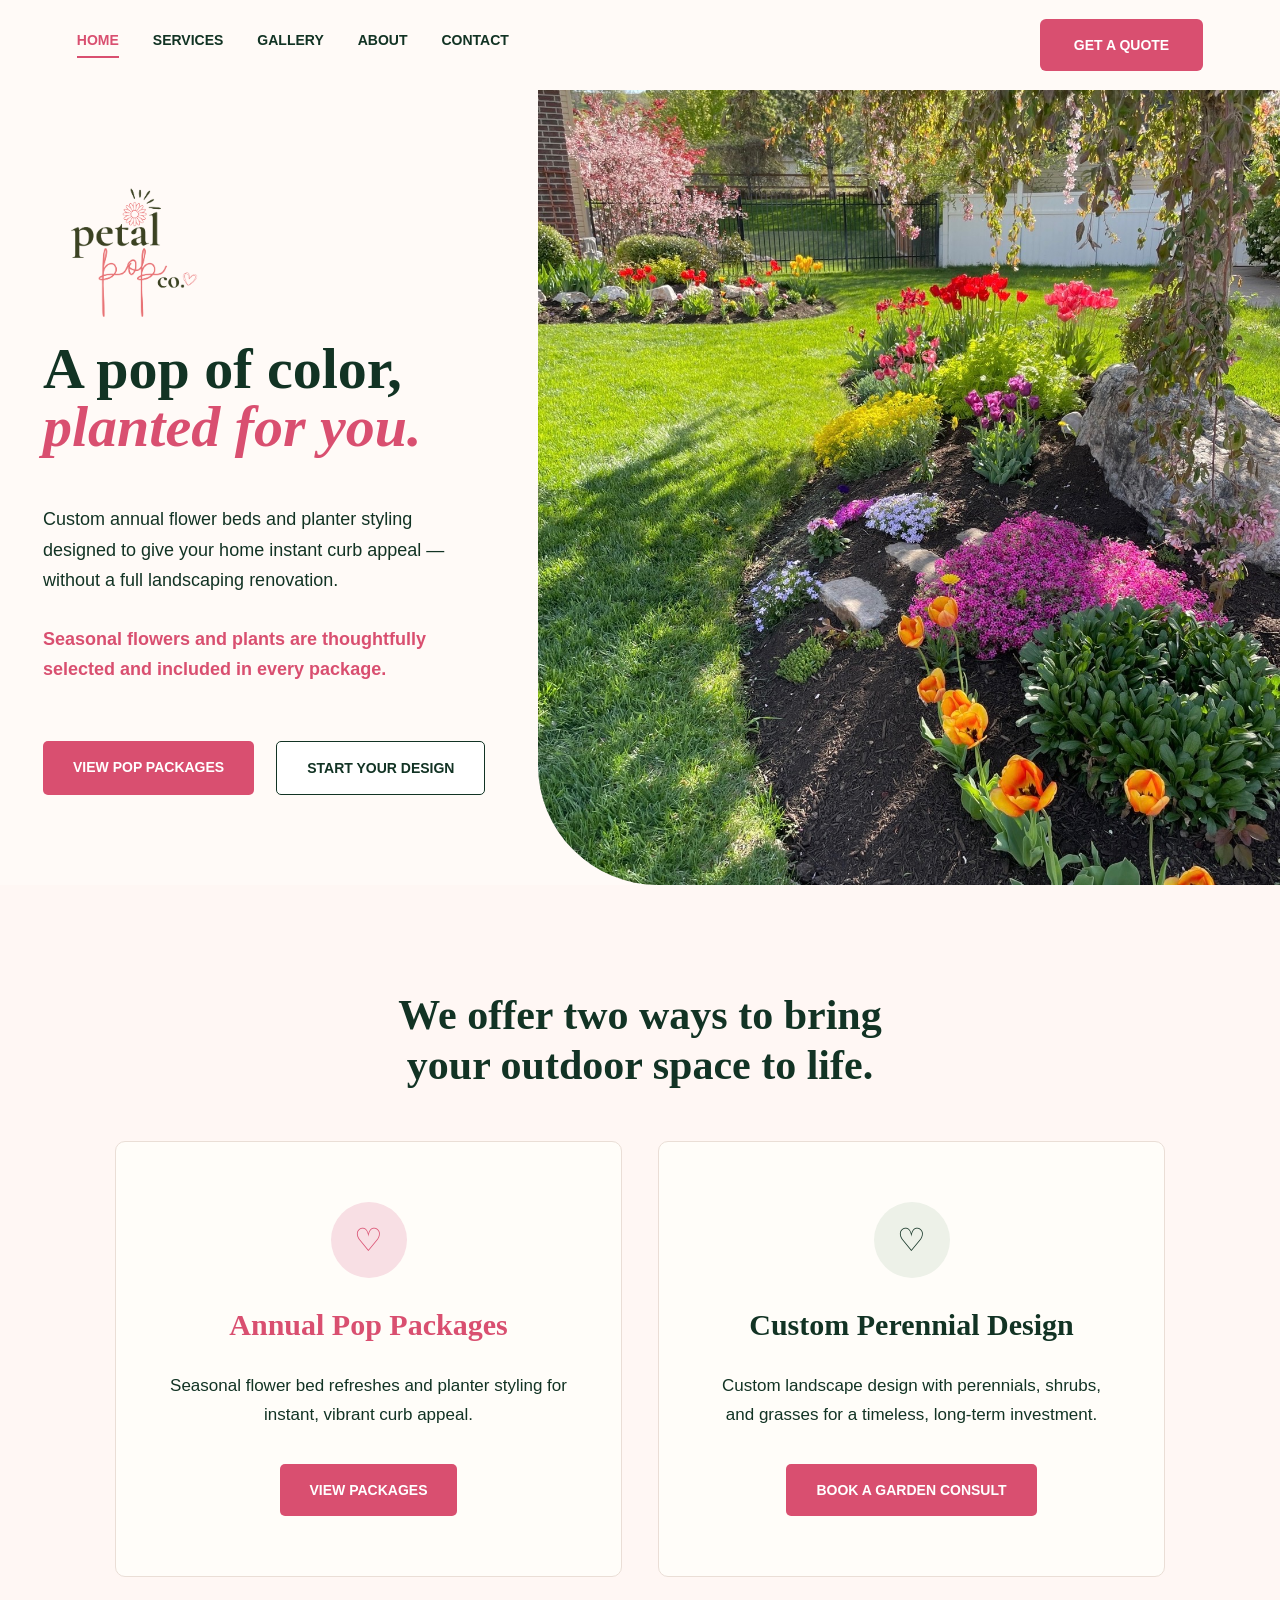
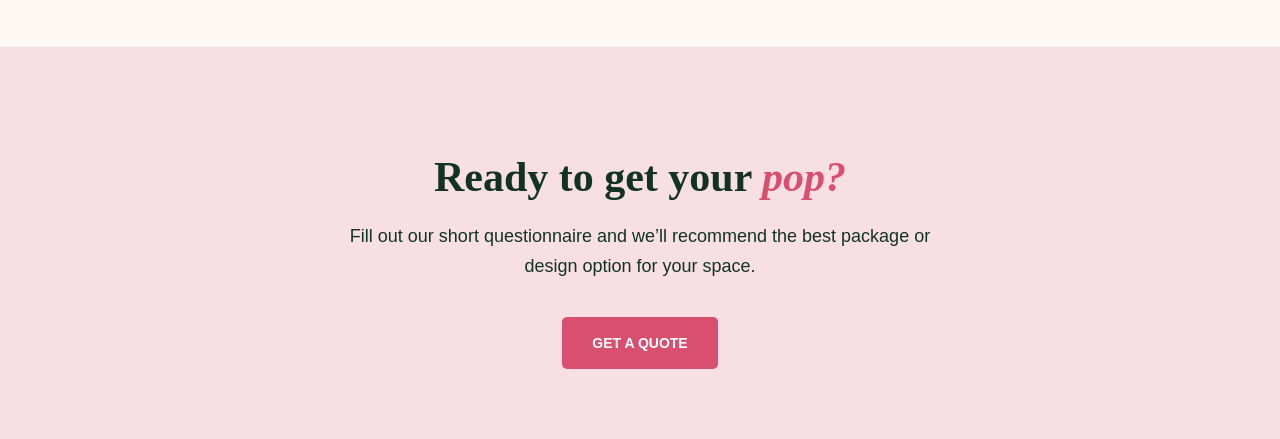
==== index.html @ 77c0a7a7 "Add files via upload" ====
<!DOCTYPE html>
<html lang="en">
<head>
  <!-- Google tag (gtag.js) -->
<script async src="https://www.googletagmanager.com/gtag/js?id=G-HWCSCD2NZE"></script>
<script>
  window.dataLayer = window.dataLayer || [];
  function gtag(){dataLayer.push(arguments);}
  gtag('js', new Date());

  gtag('config', 'G-HWCSCD2NZE');
</script>
  <meta charset="UTF-8" />
  <meta name="viewport" content="width=device-width, initial-scale=1.0" />
  <title>Petal Pop Co.</title>
  <link rel="stylesheet" href="style.css" />
</head>

<body>

  <nav class="navbar">


    <div class="nav-links">
      <a href="index.html" class="active">Home</a>
      <a href="packages.html">Services</a>
      <a href="gallery.html">Gallery</a>
      <a href="about.html">About</a>
       <a href="contact.html">Contact</a>
    </div>

<a class="quote-button" href="https://docs.google.com/forms/d/e/1FAIpQLSe4G_nBCtIyuBEZKjQLi852fs2UCQ8Fv5giC_mKcTBj050xfw/viewform?usp=header" target="_blank">
  Get a Quote
</a>
  </nav>

  <section class="hero">
    <div class="hero-text">
 <div class="hero-logo">
  <img src="logodone.png" alt="Petal Pop Co. logo">
</div>
      <h1>A pop of color,<br><span>planted for you.</span></h1>
      <p>
  Custom annual flower beds and planter styling designed to give your
  home instant curb appeal — without a full landscaping renovation.
</p>

<p class="included-text">
  Seasonal flowers and plants are thoughtfully selected and included in every package.
</p>

<div class="hero-buttons">
        <a href="packages.html" class="button pink">View Pop Packages</a>
 <a href="https://docs.google.com/forms/d/e/1FAIpQLSe4G_nBCtIyuBEZKjQLi852fs2UCQ8Fv5giC_mKcTBj050xfw/viewform?usp=header" target="_blank" class="button outline">
  Start Your Design
</a>
      </div>
    </div>

    <div class="hero-image"></div>
  </section>

  <section class="offers">
    <h2>We offer two ways to bring<br>your outdoor space to life.</h2>

    <div class="offer-cards">
      <div class="card">
        <div class="icon">♡</div>
        <h3>Annual Pop Packages</h3>
        <p>
          Seasonal flower bed refreshes and planter styling for instant,
          vibrant curb appeal.
        </p>
        <a href="packages.html" class="button pink">View Packages</a>
      </div>

      <div class="card">
        <div class="icon green">♡</div>
        <h3>Custom Perennial Design</h3>
        <p>
          Custom landscape design with perennials, shrubs, and grasses for a
          timeless, long-term investment.
        </p>
        <a href="https://docs.google.com/forms/d/e/1FAIpQLSe4G_nBCtIyuBEZKjQLi852fs2UCQ8Fv5giC_mKcTBj050xfw/viewform?usp=header" target="_blank" class="button pink">
  Book a Garden Consult
</a>
      </div>
    </div>
  </section>

  <section class="cta">
    <h2>Ready to get your <span>pop?</span></h2>
    <p>
      Fill out our short questionnaire and we’ll recommend the best package
      or design option for your space.
    </p>
    <a href="https://docs.google.com/forms/d/e/1FAIpQLSe4G_nBCtIyuBEZKjQLi852fs2UCQ8Fv5giC_mKcTBj050xfw/viewform?usp=header" target="_blank" class="button pink">
  Get a Quote
</a>
  </section>

</body>
</html>
---- style.css ----
body {
  margin: 0;
  font-family: Arial, sans-serif;
  background: #fffaf7;
  color: #123324;
}

.navbar {
  height: 90px;
  padding: 0 6%;
  display: flex;
  align-items: center;
  justify-content: space-between;
  background: #fffaf7;
}

.logo {
  font-family: Georgia, serif;
  font-size: 42px;
  font-weight: bold;
}

.logo span {
  color: #d94f70;
  font-style: italic;
}

.logo small {
  font-size: 18px;
}

.nav-links {
  display: flex;
  gap: 34px;
}

.nav-links a,
.quote-button {
  text-decoration: none;
  color: #123324;
  font-weight: bold;
  text-transform: uppercase;
  font-size: 14px;
}
.hero-logo img {
  height: 140px;
  width: auto;
  display: block;
  margin-bottom: 20px;
}
.active {
  color: #d94f70 !important;
  border-bottom: 2px solid #d94f70;
  padding-bottom: 8px;
}

.quote-button {
  background: #d94f70;
  color: white;
  padding: 18px 34px;
  border-radius: 6px;
}

.hero {
  display: grid;
  grid-template-columns: 42% 58%;
  min-height: 620px;
}

.hero-text {
  padding: 90px 8%;
  display: flex;
  flex-direction: column;
  justify-content: center;
}

.hero h1 {
  font-family: Georgia, serif;
  font-size: 58px;
  line-height: 1;
  margin: 0 0 30px;
}

.hero h1 span {
  color: #d94f70;
  font-style: italic;
}

.hero p {
  font-size: 18px;
  line-height: 1.7;
  max-width: 430px;
}

.hero-buttons {
  display: flex;
  gap: 22px;
  margin-top: 28px;
}

.button {
  text-decoration: none;
  text-transform: uppercase;
  font-weight: bold;
  padding: 18px 30px;
  border-radius: 5px;
  display: inline-block;
  font-size: 14px;
}

.pink {
  background: #d94f70;
  color: white;
}

.outline {
  border: 1px solid #123324;
  color: #123324;
  background: white;
}

.hero-image {
  min-height: 620px;
  width: 100%;
  background-image: url("laurelsbed.jpeg");
  background-size: cover;
  background-position: center;
  border-radius: 0 0 0 120px;
}

.offers {
  padding: 70px 6%;
  text-align: center;
  background: #fff7f4;
}

.offers h2,
.cta h2 {
  font-family: Georgia, serif;
  font-size: 42px;
  line-height: 1.2;
  margin-bottom: 50px;
}

.offer-cards {
  display: grid;
  grid-template-columns: repeat(2, 1fr);
  gap: 36px;
  max-width: 1050px;
  margin: 0 auto;
}

.card {
  background: #fffdf9;
  border: 1px solid #eaded6;
  border-radius: 10px;
  padding: 60px 50px;
}

.icon {
  width: 76px;
  height: 76px;
  background: #f8dfe4;
  border-radius: 50%;
  display: flex;
  align-items: center;
  justify-content: center;
  margin: 0 auto 26px;
  font-size: 32px;
  color: #d94f70;
}

.icon.green {
  background: #edf1e8;
  color: #123324;
}

.card h3 {
  font-family: Georgia, serif;
  font-size: 30px;
  color: #d94f70;
}

.card:nth-child(2) h3 {
  color: #123324;
}

.card p {
  font-size: 17px;
  line-height: 1.7;
  margin-bottom: 35px;
}

.cta {
  text-align: center;
  padding: 70px 8%;
  background: #f8dfe4;
}

.cta h2 {
  margin-bottom: 18px;
}

.cta h2 span {
  color: #d94f70;
  font-style: italic;
}

.cta p {
  font-size: 18px;
  max-width: 620px;
  margin: 0 auto 35px;
  line-height: 1.7;
}.services-hero {
  text-align: center;
  padding: 80px 8% 40px;
  background: #fff7f4;
}

.services-hero h1 {
  font-family: Georgia, serif;
  font-size: 56px;
  margin: 0;
}

.services-hero h1 span {
  color: #d94f70;
  font-style: italic;
}

.services-hero p {
  font-size: 18px;
  max-width: 620px;
  margin: 18px auto 0;
  line-height: 1.7;
}

.package-section {
  display: grid;
  grid-template-columns: repeat(3, 1fr);
  gap: 28px;
  padding: 50px 6% 70px;
  background: #fff7f4;
}

.package-card {
  background: #fffdf9;
  border: 1px solid #eaded6;
  border-radius: 14px;
  padding: 42px 30px;
  text-align: center;
}

.package-card h2 {
  font-family: Georgia, serif;
  color: #d94f70;
  font-size: 34px;
  margin-bottom: 10px;
}

.package-card h4 {
  text-transform: uppercase;
  font-size: 13px;
  letter-spacing: 1px;
}

.price {
  font-size: 42px !important;
  color: #123324;
  margin: 25px 0;
}

.included,
.custom-design {
  text-align: center;
  padding: 60px 8%;
  background: #fffaf7;
}

.included h2,
.custom-design h2 {
  font-family: Georgia, serif;
  font-size: 40px;
}

.included-grid {
  display: grid;
  grid-template-columns: repeat(3, 1fr);
  gap: 22px;
  max-width: 900px;
  margin: 30px auto 0;
}

.included-grid p {
  border: 1px solid #eaded6;
  border-radius: 12px;
  padding: 24px;
  background: white;
  font-weight: bold;
}

.custom-design p {
  max-width: 650px;
  margin: 0 auto 30px;
  font-size: 18px;
  line-height: 1.7;
}.included-section,
.perennial-section,
.bottom-cta {
  text-align: center;
  padding: 60px 8%;
}

.included-section {
  background: #fffaf7;
}

.included-grid {
  display: grid;
  grid-template-columns: repeat(3, 1fr);
  gap: 24px;
  max-width: 900px;
  margin: 30px auto 0;
}

.included-grid div {
  background: white;
  border: 1px solid #eaded6;
  border-radius: 12px;
  padding: 24px;
  font-weight: bold;
}

.perennial-section {
  background: #fff7f4;
}

.bottom-cta {
  background: #f8dfe4;
}.coming-soon {
  min-height: 75vh;
  display: flex;
  justify-content: center;
  align-items: center;
  padding: 80px 20px;
  background: #fff7f4;
}

.coming-card {
  max-width: 750px;
  width: 100%;
  background: white;
  border-radius: 20px;
  padding: 80px 60px;
  text-align: center;
  border: 1px solid #eaded6;
}

.eyebrow {
  color: #d94f70;
  font-size: 14px;
  text-transform: uppercase;
  letter-spacing: 2px;
  font-weight: bold;
  margin-bottom: 16px;
}

.coming-card h1 {
  font-size: 56px;
  line-height: 1.1;
  margin-bottom: 24px;
  color: #123324;
}

.coming-card p {
  font-size: 20px;
  line-height: 1.7;
  color: #234232;
  margin-bottom: 36px;
}.about-page {
  background: #fff7f4;
  padding: 80px 8%;
}

.about-card {
  background: #fffdf9;
  border: 1px solid #eaded6;
  border-radius: 20px;
  max-width: 950px;
  margin: 0 auto;
  padding: 70px 80px;
  text-align: center;
}

.about-card h1 {
  font-family: Georgia, serif;
  font-size: 50px;
  line-height: 1.15;
  color: #123324;
  margin: 20px 0 35px;
}

.about-card h2 {
  font-family: Georgia, serif;
  font-size: 36px;
  color: #d94f70;
  margin-top: 40px;
}

.about-card p {
  font-size: 18px;
  line-height: 1.8;
  color: #234232;
  margin-bottom: 22px;
}

.love-section {
  max-width: 950px;
  margin: 60px auto 0;
  text-align: center;
}

.love-section h2 {
  font-family: Georgia, serif;
  font-size: 42px;
  color: #123324;
  margin-bottom: 30px;
}

.love-grid {
  display: grid;
  grid-template-columns: repeat(3, 1fr);
  gap: 18px;
}

.love-grid div {
  background: #fffdf9;
  border: 1px solid #eaded6;
  border-radius: 14px;
  padding: 24px;
  font-weight: bold;
  color: #123324;
}.contact-page {
  padding: 80px 20px;
  background: #f8f4ee;
  color: #3b342c;
}

.contact-hero {
  max-width: 760px;
  margin: 0 auto 50px;
  text-align: center;
}

.contact-hero .eyebrow {
  text-transform: uppercase;
  letter-spacing: 2px;
  font-size: 13px;
  color: #8a6f4d;
  margin-bottom: 12px;
}

.contact-hero h1 {
  font-size: 48px;
  margin-bottom: 18px;
  font-family: serif;
}

.contact-hero p {
  font-size: 18px;
  line-height: 1.7;
}

.contact-grid {
  max-width: 1100px;
  margin: 0 auto;
  display: grid;
  grid-template-columns: 1fr 1fr;
  gap: 28px;
}

.contact-card {
  background: #ffffff;
  padding: 36px;
  border-radius: 22px;
  box-shadow: 0 12px 35px rgba(0, 0, 0, 0.06);
}

.contact-card.soft {
  background: #efe6d8;
}

.contact-card h2 {
  font-size: 30px;
  margin-bottom: 16px;
  font-family: serif;
}

.contact-card p {
  font-size: 16px;
  line-height: 1.7;
  margin-bottom: 16px;
}

.contact-details {
  margin: 26px 0;
}

.contact-details p {
  margin-bottom: 10px;
}

.contact-button {
  display: inline-block;
  background: #6f7f58;
  color: white;
  text-decoration: none;
  padding: 14px 24px;
  border-radius: 999px;
  font-weight: 600;
  transition: 0.2s ease;
}

.contact-button:hover {
  background: #5e6e49;
}

@media (max-width: 768px) {
  .contact-hero h1 {
    font-size: 38px;
  }

  .contact-grid {
    grid-template-columns: 1fr;
  }

  .contact-card {
    padding: 28px;
  }
}.package-image {
  width: 100%;
  height: 240px;
  object-fit: cover;
  display: block;
  border-radius: 18px 18px 0 0;
  margin-bottom: 20px;
}@media (max-width: 768px) {

  .navbar {
    height: auto;
    padding: 18px 20px;
    flex-direction: column;
    gap: 16px;
  }

  .logo {
    font-size: 34px;
  }

  .nav-links {
    flex-wrap: wrap;
    justify-content: center;
    gap: 14px 18px;
  }

  .nav-links a,
  .quote-button {
    font-size: 12px;
  }

  .quote-button {
    padding: 12px 22px;
  }

 .hero {
  display: grid;
  grid-template-columns: 1fr 1fr;
  align-items: center;
  min-height: 620px;
  padding: 60px;
  gap: 60px;
}
.hero-text {
  max-width: 520px;
}

  .hero-text {
    padding: 50px 24px 35px;
    text-align: center;
    align-items: center;
  }

  .hero h1 {
    font-size: 42px;
    line-height: 1.05;
  }

  .hero p {
    font-size: 16px;
    max-width: 100%;
  }

  .hero-buttons {
    flex-direction: column;
    width: 100%;
    gap: 14px;
  }

  .button {
    width: 100%;
    box-sizing: border-box;
    text-align: center;
  }

 .hero-image {
  min-height: 620px;
  width: 100%;
  background-image: url("laurelsbed.jpeg");
  background-size: cover;
  background-position: center;
  border-radius: 0 0 0 120px;
}

  .offers,
  .cta,
  .services-hero,
  .included-section,
  .perennial-section,
  .bottom-cta,
  .about-page,
  .contact-page {
    padding: 50px 24px;
  }

  .offers h2,
  .cta h2,
  .services-hero h1,
  .about-card h1,
  .coming-card h1,
  .contact-hero h1 {
    font-size: 36px;
  }

  .offer-cards,
  .package-section,
  .included-grid,
  .love-grid,
  .contact-grid {
    grid-template-columns: 1fr;
  }

  .card,
  .package-card,
  .about-card,
  .coming-card,
  .contact-card {
    padding: 34px 24px;
  }
}.included-text {
  font-size: 15px;
  color: #d94f70;
  font-weight: 600;
  margin-top: 10px;
  margin-bottom: 28px;
}.included-graphic {
  display: flex;
  justify-content: center;
  margin: 40px auto 70px;
}

.included-graphic img {
  width: 100%;
  max-width: 850px;
  height: auto;
}
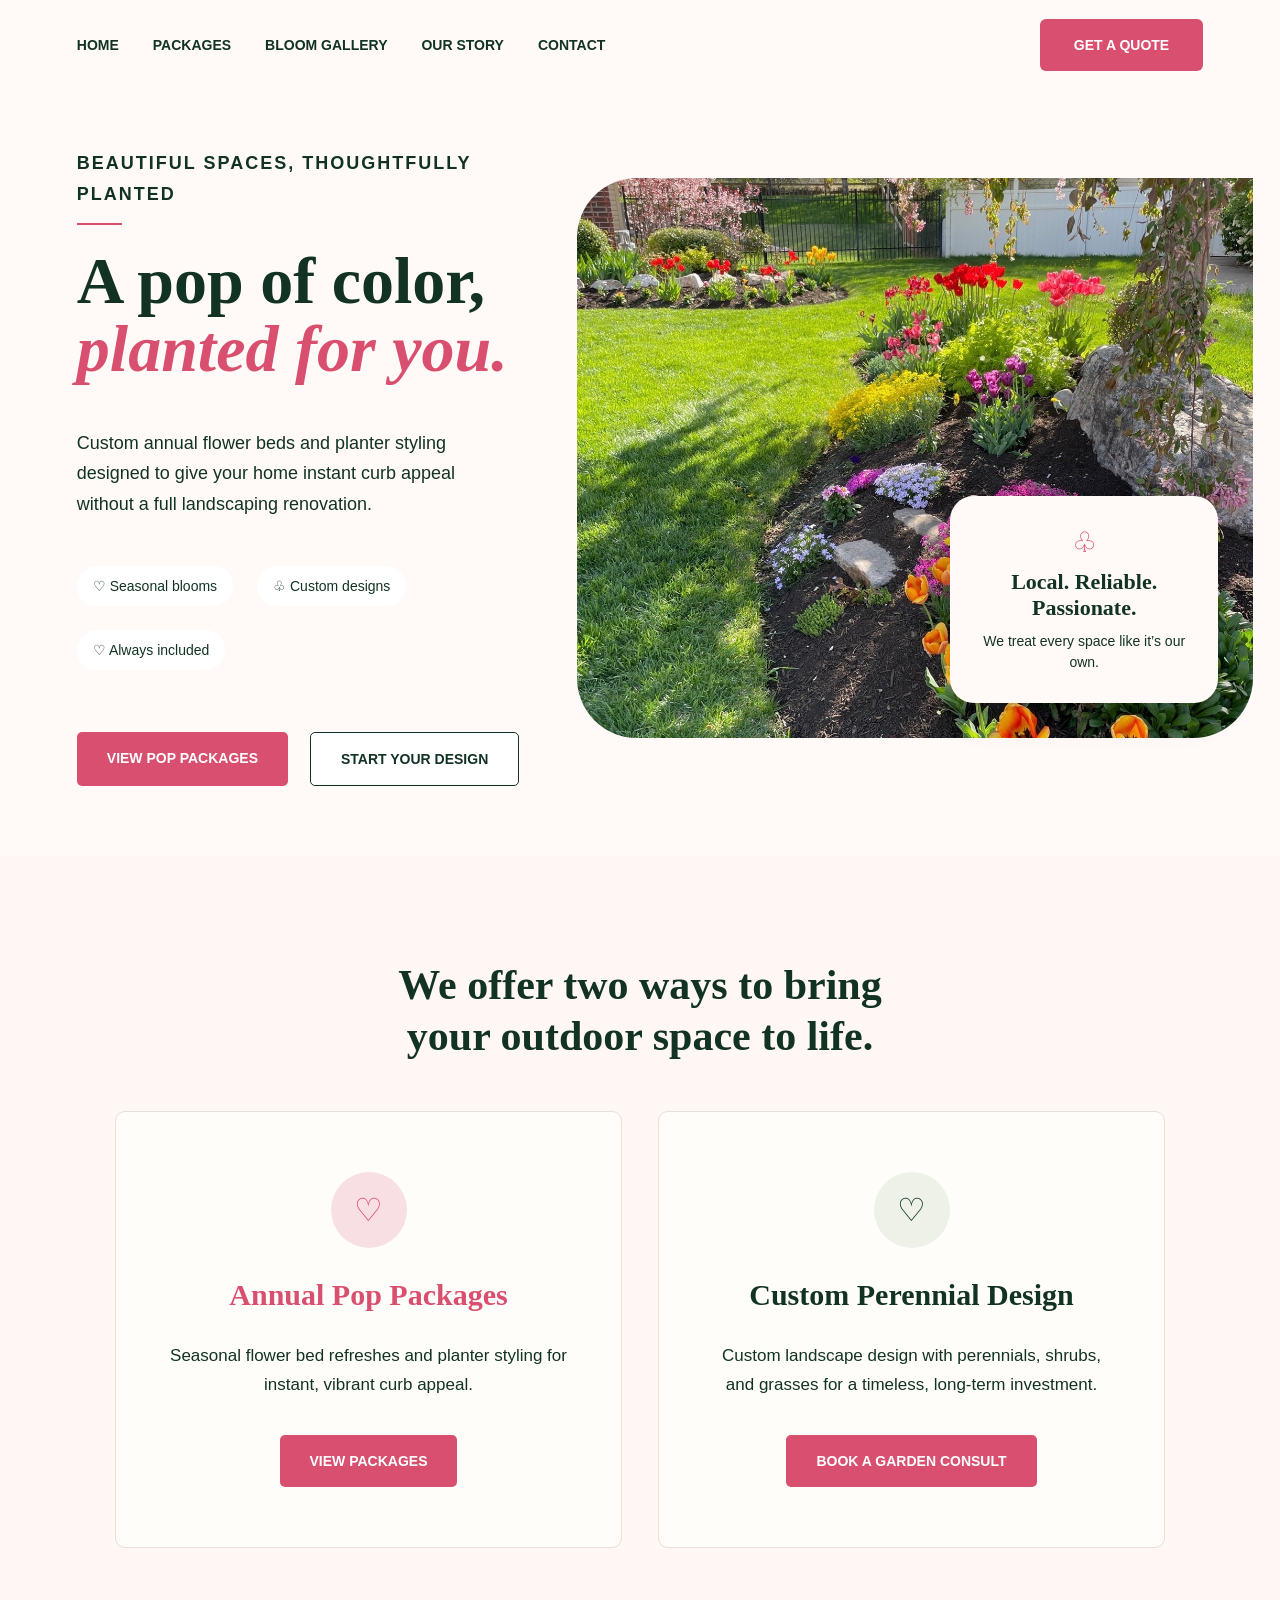
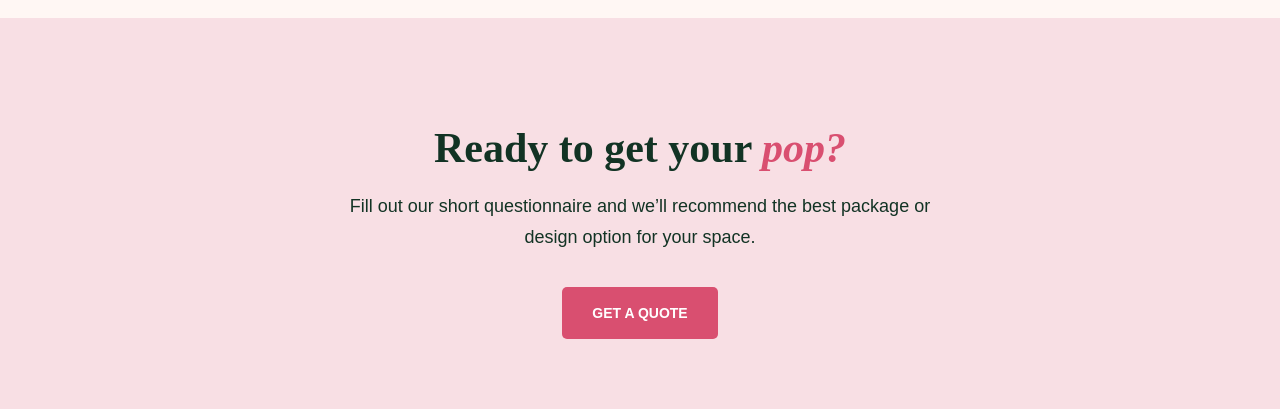
==== commit 28d92b85: "Add files via upload" ====
--- a/index.html
+++ b/index.html
@@ -22,43 +22,52 @@
 
 
     <div class="nav-links">
-      <a href="index.html" class="active">Home</a>
-      <a href="packages.html">Services</a>
-      <a href="gallery.html">Gallery</a>
-      <a href="about.html">About</a>
-       <a href="contact.html">Contact</a>
-    </div>
+  <a href="index.html">Home</a>
+  <a href="services.html">Packages</a>
+  <a href="gallery.html">Bloom Gallery</a>
+  <a href="about.html">Our Story</a>
+  <a href="contact.html">Contact</a>
+</div>
 
 <a class="quote-button" href="https://docs.google.com/forms/d/e/1FAIpQLSe4G_nBCtIyuBEZKjQLi852fs2UCQ8Fv5giC_mKcTBj050xfw/viewform?usp=header" target="_blank">
   Get a Quote
 </a>
   </nav>
 
-  <section class="hero">
-    <div class="hero-text">
- <div class="hero-logo">
-  <img src="logodone.png" alt="Petal Pop Co. logo">
-</div>
-      <h1>A pop of color,<br><span>planted for you.</span></h1>
-      <p>
-  Custom annual flower beds and planter styling designed to give your
-  home instant curb appeal — without a full landscaping renovation.
-</p>
+<section class="hero new-hero">
 
-<p class="included-text">
-  Seasonal flowers and plants are thoughtfully selected and included in every package.
-</p>
+  <div class="hero-text">
+    <p class="eyebrow">Beautiful spaces, thoughtfully planted</p>
 
-<div class="hero-buttons">
-        <a href="packages.html" class="button pink">View Pop Packages</a>
- <a href="https://docs.google.com/forms/d/e/1FAIpQLSe4G_nBCtIyuBEZKjQLi852fs2UCQ8Fv5giC_mKcTBj050xfw/viewform?usp=header" target="_blank" class="button outline">
-  Start Your Design
-</a>
-      </div>
+    <h1>A pop of color,<br><span>planted for you.</span></h1>
+
+    <p class="hero-description">
+      Custom annual flower beds and planter styling designed to give your home
+      instant curb appeal without a full landscaping renovation.
+    </p>
+
+    <div class="hero-features">
+      <div>♡ Seasonal blooms</div>
+      <div>♧ Custom designs</div>
+      <div>♡ Always included</div>
     </div>
 
-    <div class="hero-image"></div>
-  </section>
+    <div class="hero-buttons">
+      <a href="services.html" class="button pink">View Pop Packages</a>
+      <a href="contact.html" class="button outline">Start Your Design</a>
+    </div>
+  </div>
+
+  <div class="hero-photo-wrap">
+    <img src="laurelsbed.jpeg" alt="Flower bed by Petal Pop Co.">
+    <div class="hero-badge">
+      <div class="badge-icon">♧</div>
+      <h3>Local. Reliable. Passionate.</h3>
+      <p>We treat every space like it’s our own.</p>
+    </div>
+  </div>
+
+</section>
 
   <section class="offers">
     <h2>We offer two ways to bring<br>your outdoor space to life.</h2>
--- a/style.css
+++ b/style.css
@@ -41,6 +41,11 @@
   font-weight: bold;
   text-transform: uppercase;
   font-size: 14px;
+}
+.nav-logo img {
+  height: 55px;
+  width: auto;
+  display: block;
 }
 .hero-logo img {
   height: 140px;
@@ -662,7 +667,8 @@
   font-weight: 600;
   margin-top: 10px;
   margin-bottom: 28px;
-}.included-graphic {
+  }
+.included-graphic {
   display: flex;
   justify-content: center;
   margin: 40px auto 70px;
@@ -672,4 +678,159 @@
   width: 100%;
   max-width: 850px;
   height: auto;
+}.nav-logo img {
+  height: 58px;
+  width: auto;
+  display: block;
+}
+.included-graphic {
+  text-align: center;
+  margin: 30px auto;
+}
+
+.included-graphic img {
+  max-width: 850px;
+  width: 90%;
+  height: auto;
+  display: block;
+  margin: 0 auto;
+}.new-hero {
+  display: grid;
+  grid-template-columns: 40% 60%;
+  align-items: center;
+  gap: 50px;
+  padding: 40px 6% 70px;
+  background: #fffaf7;
+  min-height: 650px;
+}
+
+.new-hero .hero-text {
+  padding: 0;
+}
+
+.eyebrow {
+  text-transform: uppercase;
+  letter-spacing: 2px;
+  font-size: 13px;
+  color: #123324;
+  font-weight: bold;
+  margin-bottom: 22px;
+}
+
+.eyebrow::after {
+  content: "";
+  display: block;
+  width: 45px;
+  height: 2px;
+  background: #d94f70;
+  margin-top: 14px;
+}
+
+.new-hero h1 {
+  font-family: Georgia, serif;
+  font-size: 66px;
+  line-height: 1.02;
+  margin: 0 0 28px;
+  color: #123324;
+}
+
+.new-hero h1 span {
+  color: #d94f70;
+  font-style: italic;
+}
+
+.hero-description {
+  font-size: 18px;
+  line-height: 1.7;
+  max-width: 520px;
+  color: #123324;
+}
+
+.hero-features {
+  display: flex;
+  gap: 24px;
+  margin: 28px 0 34px;
+  flex-wrap: wrap;
+}
+
+.hero-features div {
+  background: #fff;
+  border-radius: 999px;
+  padding: 12px 16px;
+  font-size: 14px;
+  color: #123324;
+}
+
+.hero-photo-wrap {
+  position: relative;
+}
+
+.hero-photo-wrap img {
+  width: 100%;
+  height: 560px;
+  object-fit: cover;
+  display: block;
+  border-radius: 60px 0 60px 60px;
+}
+
+.hero-badge {
+  position: absolute;
+  right: 35px;
+  bottom: 35px;
+  width: 220px;
+  background: #fffaf7;
+  border-radius: 24px;
+  padding: 30px 24px;
+  text-align: center;
+  box-shadow: 0 15px 35px rgba(0,0,0,0.12);
+}
+
+.badge-icon {
+  font-size: 28px;
+  color: #d94f70;
+}
+
+.hero-badge h3 {
+  font-family: Georgia, serif;
+  color: #123324;
+  font-size: 22px;
+  margin: 10px 0;
+}
+
+.hero-badge p {
+  font-size: 14px;
+  line-height: 1.5;
+  margin: 0;
+}
+
+@media (max-width: 768px) {
+  .new-hero {
+    grid-template-columns: 1fr;
+    padding: 30px 24px 50px;
+  }
+
+  .new-hero h1 {
+    font-size: 44px;
+  }
+
+  .hero-photo-wrap img {
+    height: 360px;
+    border-radius: 35px;
+  }
+
+  .hero-badge {
+    position: static;
+    width: auto;
+    margin-top: 18px;
+  }
+
+  .hero-features {
+    flex-direction: column;
+    gap: 10px;
+  }
+}.choose-pop-image {
+  display: block;
+  width: 90%;
+  max-width: 700px;
+  margin: 0 auto 30px;
 }
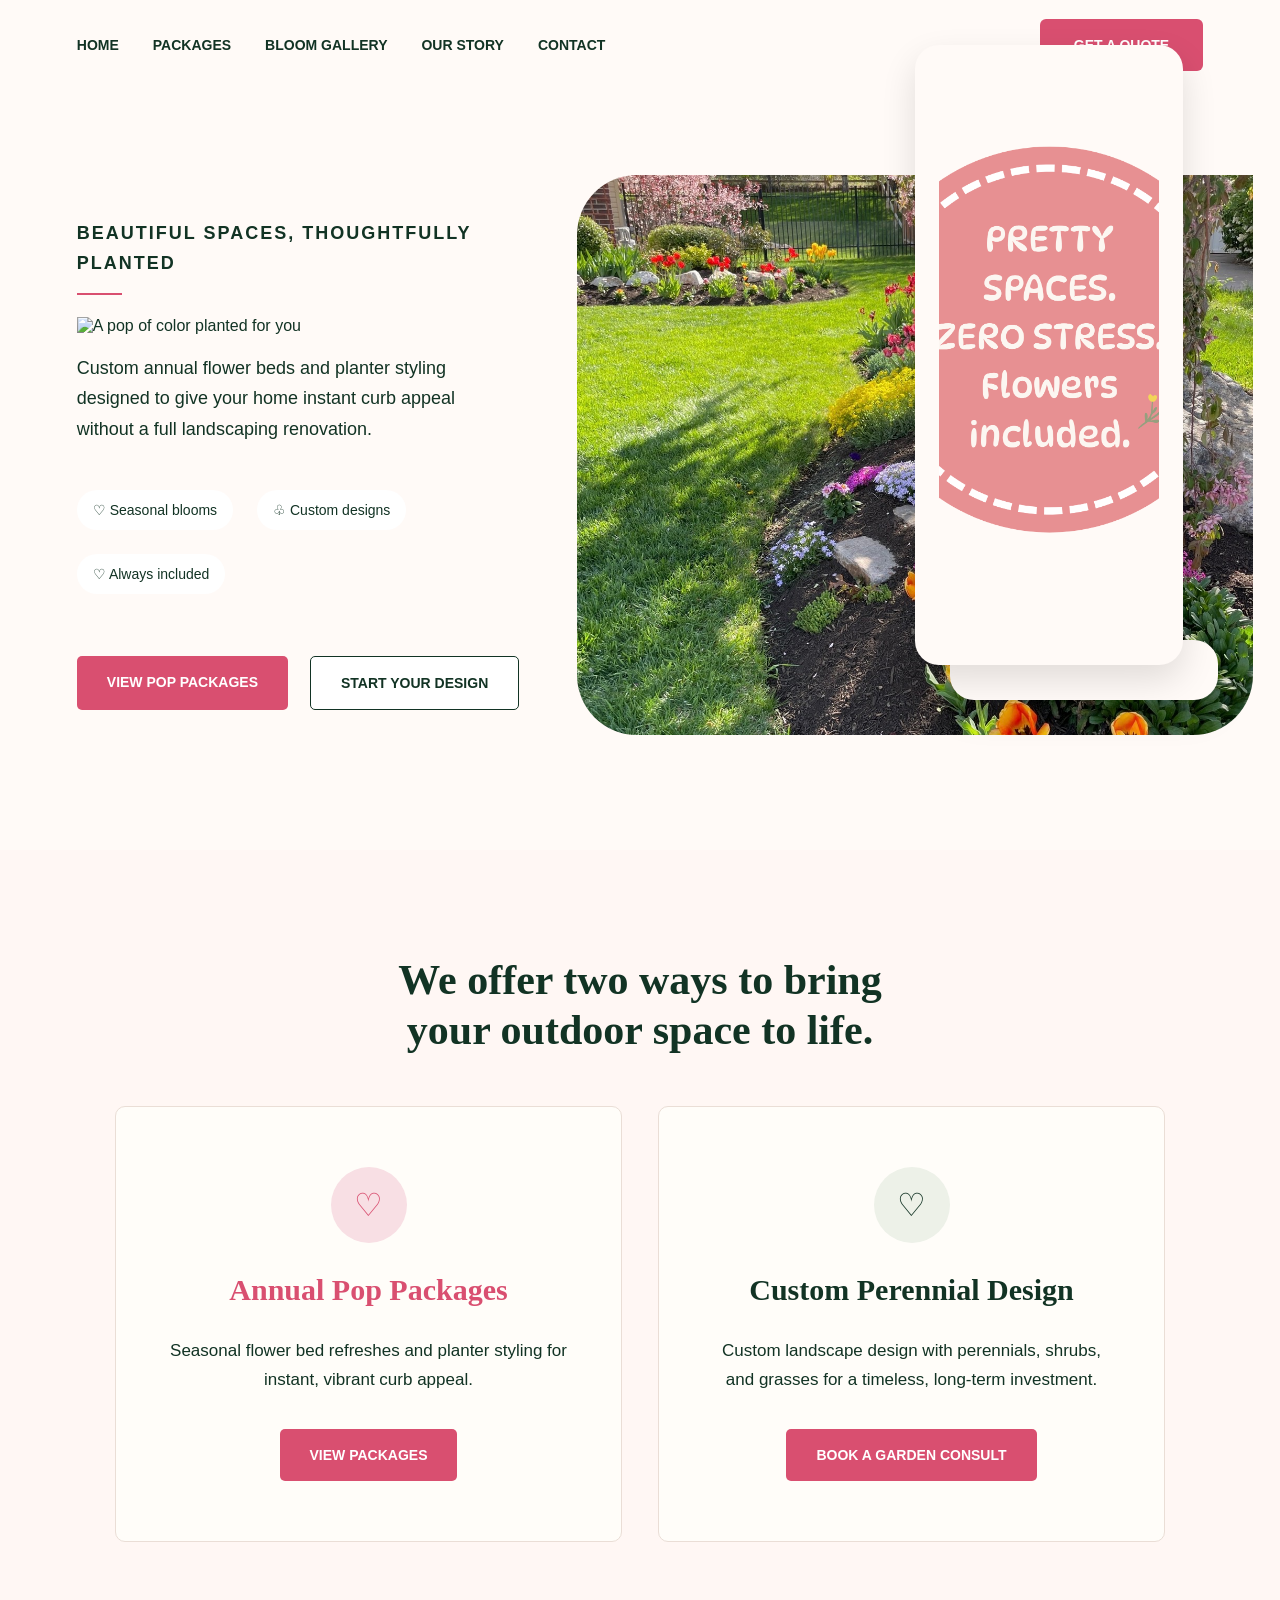
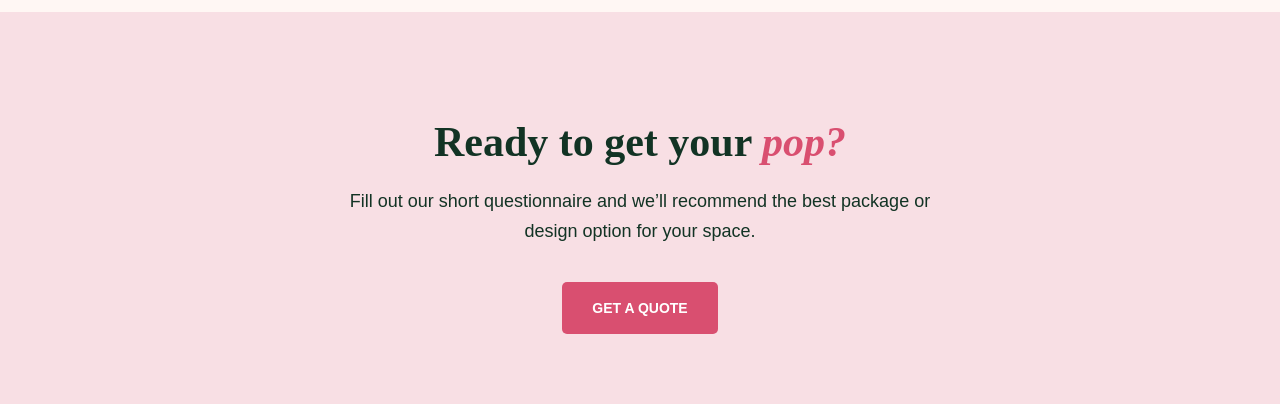
==== commit 20cc376a: "Add files via upload" ====
--- a/index.html
+++ b/index.html
@@ -39,7 +39,7 @@
   <div class="hero-text">
     <p class="eyebrow">Beautiful spaces, thoughtfully planted</p>
 
-    <h1>A pop of color,<br><span>planted for you.</span></h1>
+   <img src="popofcolor.png" alt="A pop of color planted for you" class="hero-title-image">
 
     <p class="hero-description">
       Custom annual flower beds and planter styling designed to give your home
@@ -61,9 +61,9 @@
   <div class="hero-photo-wrap">
     <img src="laurelsbed.jpeg" alt="Flower bed by Petal Pop Co.">
     <div class="hero-badge">
-      <div class="badge-icon">♧</div>
-      <h3>Local. Reliable. Passionate.</h3>
-      <p>We treat every space like it’s our own.</p>
+  <div class="hero-badge">
+  <img src="prettyspaces.png" alt="Petal Pop graphic" class="badge-image">
+</div>
     </div>
   </div>
 
--- a/style.css
+++ b/style.css
@@ -43,7 +43,7 @@
   font-size: 14px;
 }
 .nav-logo img {
-  height: 55px;
+  height: 110px;
   width: auto;
   display: block;
 }
@@ -216,10 +216,10 @@
   max-width: 620px;
   margin: 0 auto 35px;
   line-height: 1.7;
-}.services-hero {
-  text-align: center;
-  padding: 80px 8% 40px;
-  background: #fff7f4;
+}
+.services-hero {
+  padding: 35px 20px 0;
+  text-align: center;
 }
 
 .services-hero h1 {
@@ -243,18 +243,21 @@
 .package-section {
   display: grid;
   grid-template-columns: repeat(3, 1fr);
-  gap: 28px;
-  padding: 50px 6% 70px;
-  background: #fff7f4;
-}
+  gap: 34px;
+  max-width: 1500px;
+  margin: 0 auto;
+ padding: 0 5% 70px;
+}
+
 
 .package-card {
-  background: #fffdf9;
+  background: white;
   border: 1px solid #eaded6;
-  border-radius: 14px;
-  padding: 42px 30px;
-  text-align: center;
-}
+  border-radius: 16px;
+  padding: 28px;
+  text-align: center;
+}
+
 
 .package-card h2 {
   font-family: Georgia, serif;
@@ -268,7 +271,13 @@
   font-size: 13px;
   letter-spacing: 1px;
 }
-
+.package-img {
+  width: 100%;
+  height: 240px;
+  object-fit: cover;
+  border-radius: 16px;
+  margin-bottom: 28px;
+}
 .price {
   font-size: 42px !important;
   color: #123324;
@@ -315,9 +324,15 @@
   text-align: center;
   padding: 60px 8%;
 }
-
 .included-section {
-  background: #fffaf7;
+  padding: 0 20px 20px;
+  text-align: center;
+}
+.included-image {
+  width: 70%;
+  max-width: 850px;
+  display: block;
+  margin: 30px auto 40px;
 }
 
 .included-grid {
@@ -625,7 +640,13 @@
   background-position: center;
   border-radius: 0 0 0 120px;
 }
-
+.hero-title-image {
+  width: 100%;
+  max-width: 760px;
+  height: auto;
+  display: block;
+  margin-bottom: 28px;
+}
   .offers,
   .cta,
   .services-hero,
@@ -833,4 +854,26 @@
   width: 90%;
   max-width: 700px;
   margin: 0 auto 30px;
+}.nav-logo img {
+  height: 80px;
+  width: auto;
+  display: block;
+}.package-img {
+  width: 100%;
+  height: 280px;
+  object-fit: cover;
+  border-radius: 18px;
+  margin-bottom: 32px;
+}.bottom-logo {
+  text-align: center;
+  padding: 50px 20px 70px;
+}
+
+.bottom-logo img {
+  height: 120px;
+  width: auto;
+}.badge-image {
+  width: 220px;
+  height: auto;
+  display: block;
 }
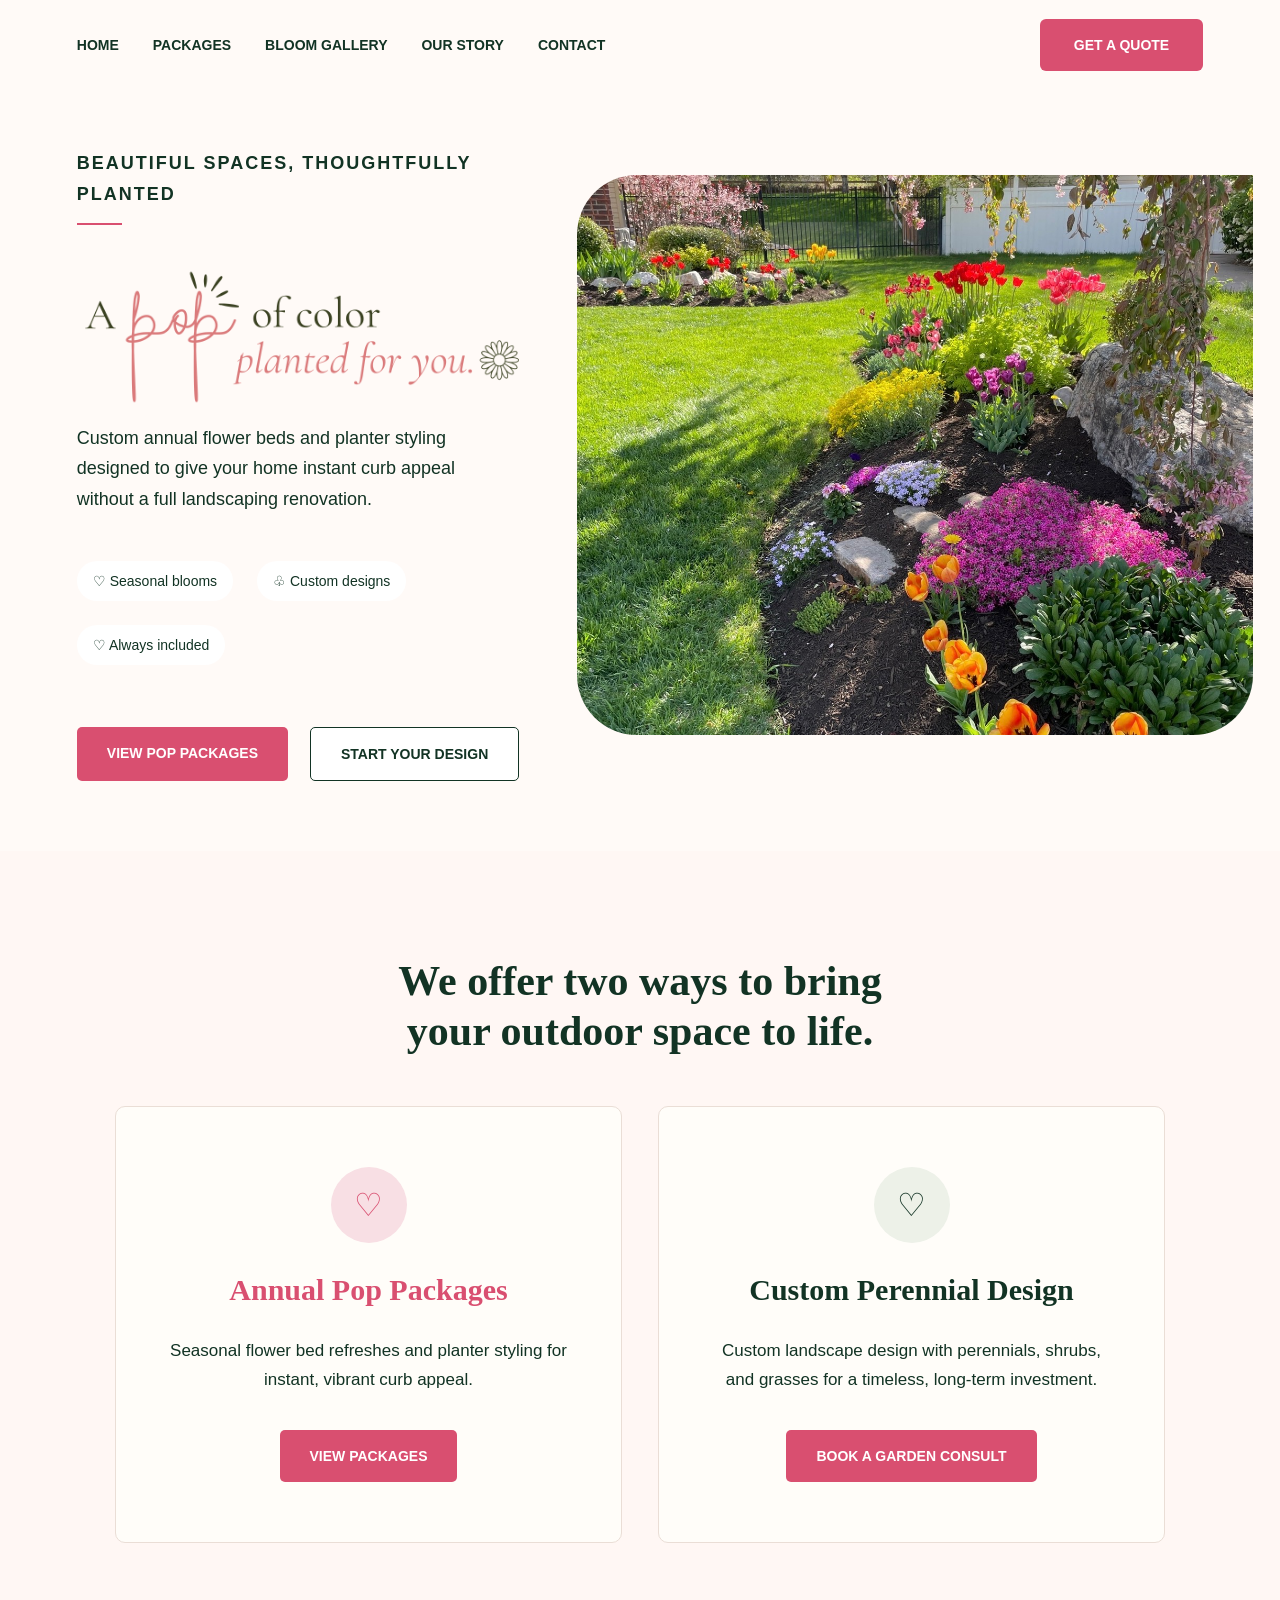
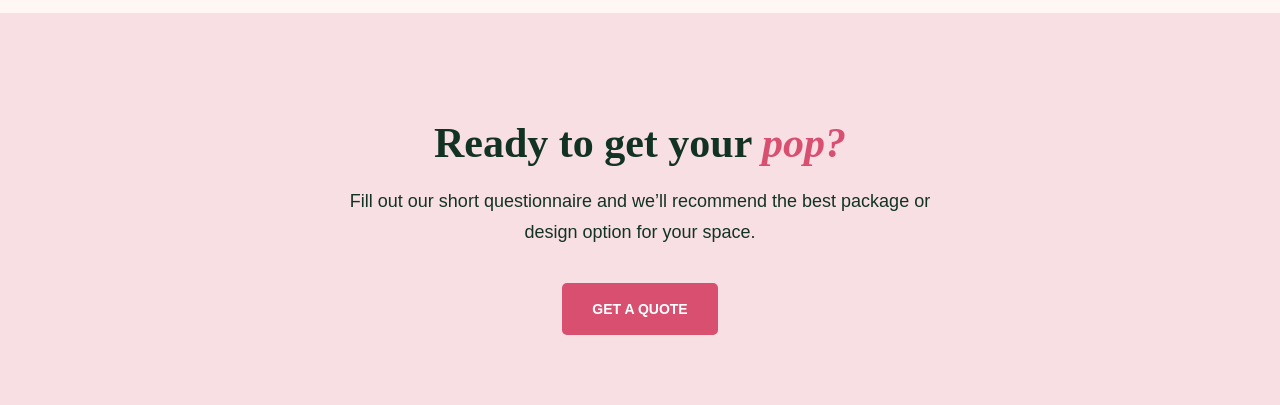
==== commit a6d7634e: "Add files via upload" ====
--- a/index.html
+++ b/index.html
@@ -39,7 +39,7 @@
   <div class="hero-text">
     <p class="eyebrow">Beautiful spaces, thoughtfully planted</p>
 
-   <img src="popofcolor.png" alt="A pop of color planted for you" class="hero-title-image">
+   <img src="popocolor.png" alt="A pop of color planted for you" class="hero-title-image">
 
     <p class="hero-description">
       Custom annual flower beds and planter styling designed to give your home
--- a/style.css
+++ b/style.css
@@ -796,19 +796,17 @@
 
 .hero-badge {
   position: absolute;
-  right: 35px;
-  bottom: 35px;
-  width: 220px;
-  background: #fffaf7;
-  border-radius: 24px;
-  padding: 30px 24px;
-  text-align: center;
-  box-shadow: 0 15px 35px rgba(0,0,0,0.12);
-}
-
-.badge-icon {
-  font-size: 28px;
-  color: #d94f70;
+  bottom: 28px;
+  right: 28px;
+  background: transparent;
+  box-shadow: none;
+  padding: 0;
+  border-radius: 0;
+}
+.badge-image {
+  width: 120px;
+  height: auto;
+  display: block;
 }
 
 .hero-badge h3 {
@@ -816,12 +814,6 @@
   color: #123324;
   font-size: 22px;
   margin: 10px 0;
-}
-
-.hero-badge p {
-  font-size: 14px;
-  line-height: 1.5;
-  margin: 0;
 }
 
 @media (max-width: 768px) {
@@ -873,7 +865,7 @@
   height: 120px;
   width: auto;
 }.badge-image {
-  width: 220px;
+  width: 135px;
   height: auto;
   display: block;
 }
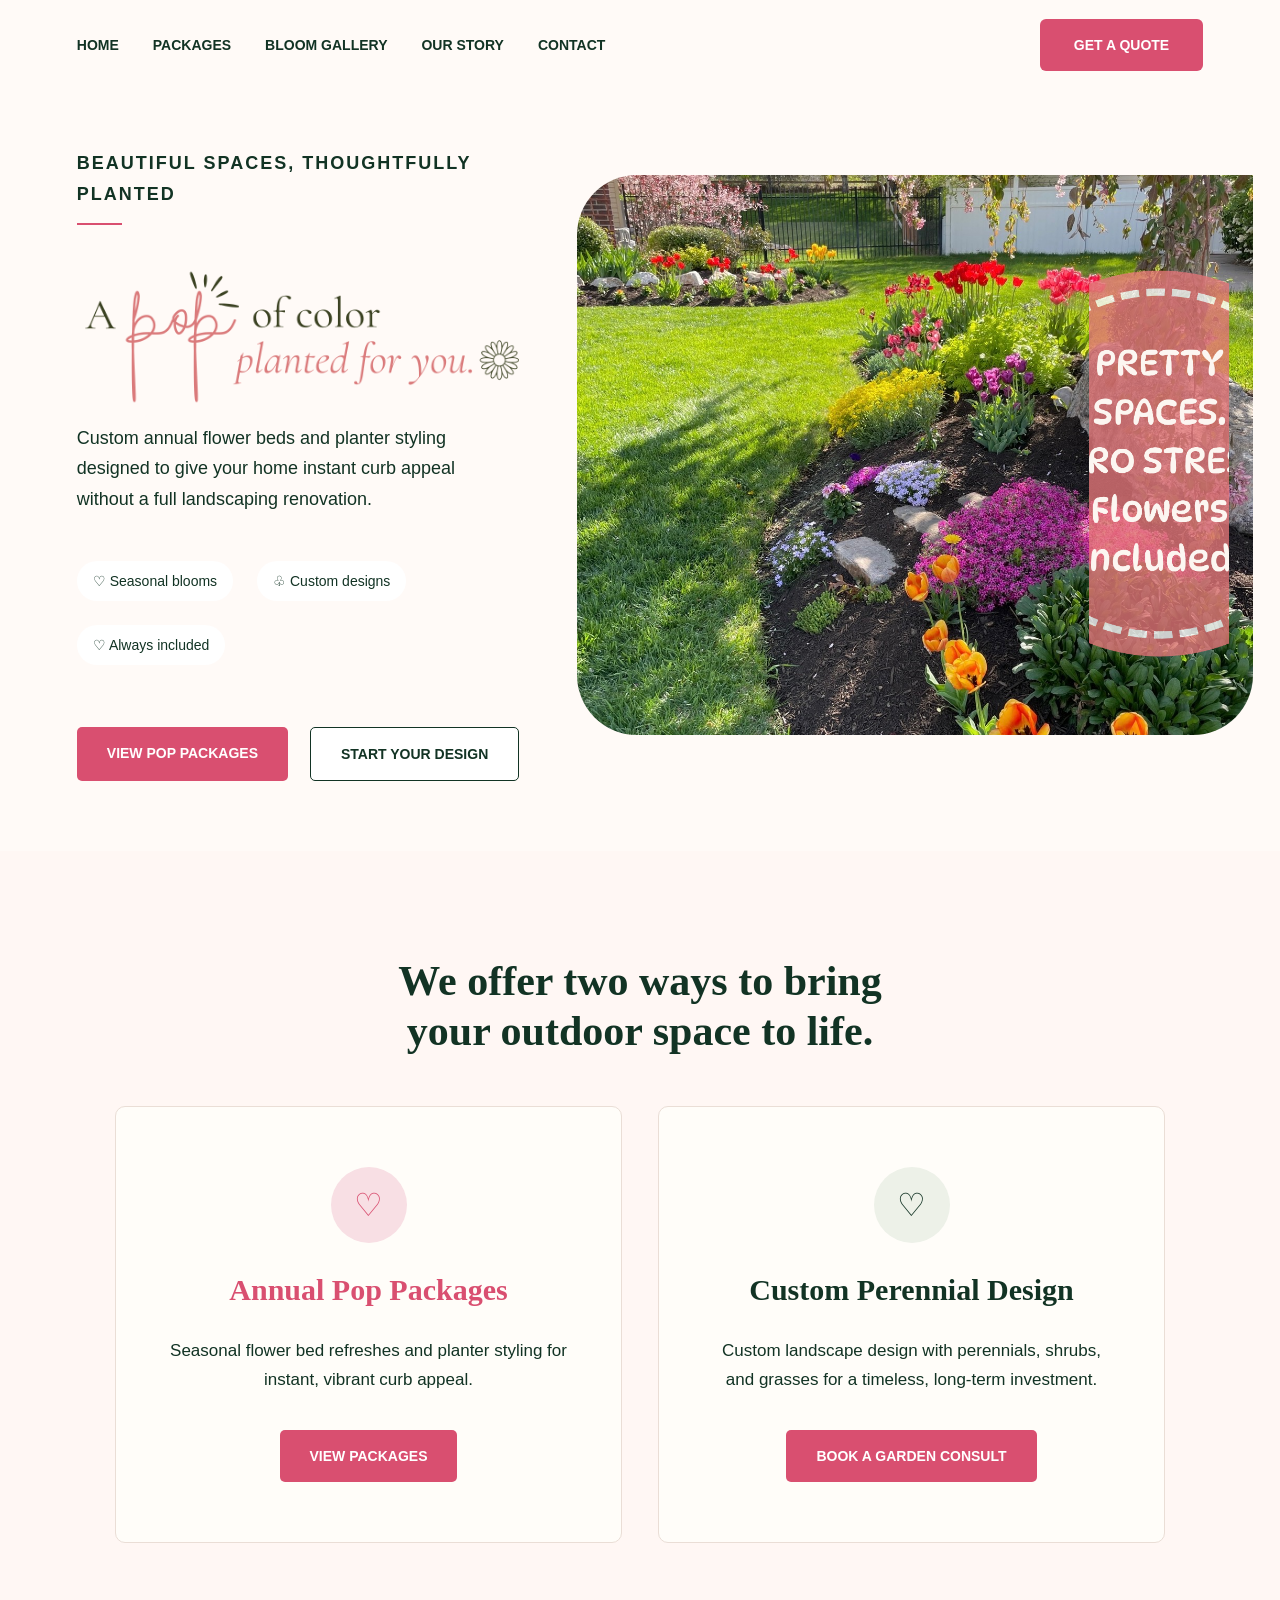
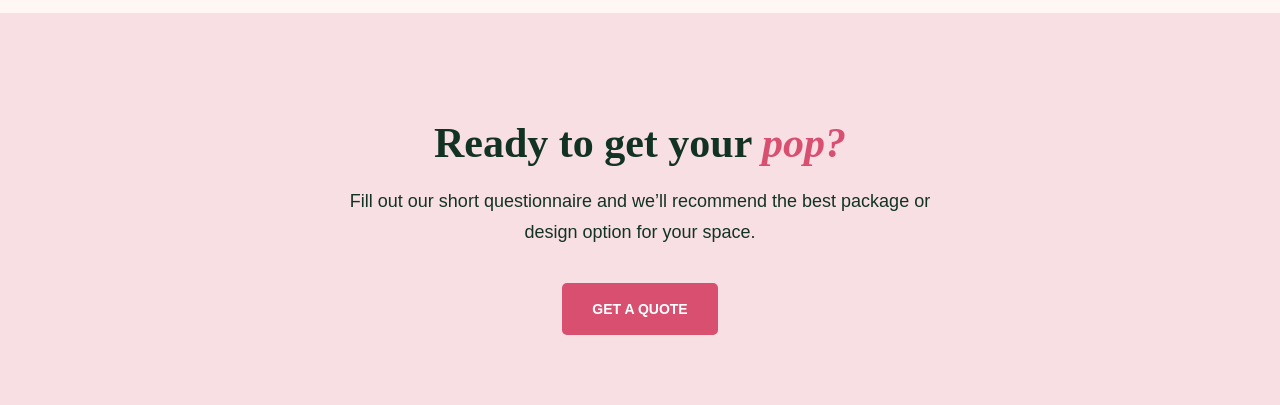
==== commit 16ac2e7a: "Add files via upload" ====
--- a/index.html
+++ b/index.html
@@ -61,7 +61,6 @@
   <div class="hero-photo-wrap">
     <img src="laurelsbed.jpeg" alt="Flower bed by Petal Pop Co.">
     <div class="hero-badge">
-  <div class="hero-badge">
   <img src="prettyspaces.png" alt="Petal Pop graphic" class="badge-image">
 </div>
     </div>
--- a/style.css
+++ b/style.css
@@ -795,77 +795,50 @@
 }
 
 .hero-badge {
-  position: absolute;
-  bottom: 28px;
-  right: 28px;
-  background: transparent;
-  box-shadow: none;
-  padding: 0;
-  border-radius: 0;
-}
+    position: absolute;
+    top: 24px;
+    right: 24px;
+    width: 140px;
+    z-index: 2;
+}
+
 .badge-image {
-  width: 120px;
-  height: auto;
-  display: block;
-}
-
-.hero-badge h3 {
-  font-family: Georgia, serif;
-  color: #123324;
-  font-size: 22px;
-  margin: 10px 0;
+    width: 100%;
+    height: auto;
+    display: block;
 }
 
 @media (max-width: 768px) {
-  .new-hero {
-    grid-template-columns: 1fr;
-    padding: 30px 24px 50px;
-  }
-
-  .new-hero h1 {
-    font-size: 44px;
-  }
-
-  .hero-photo-wrap img {
-    height: 360px;
-    border-radius: 35px;
-  }
-
-  .hero-badge {
-    position: static;
+
+.choose-pop-image {
+    display: block;
+    width: 90%;
+    max-width: 700px;
+    margin: 0 auto 30px;
+}
+
+.nav-logo img {
+    height: 80px;
     width: auto;
-    margin-top: 18px;
-  }
-
-  .hero-features {
-    flex-direction: column;
-    gap: 10px;
-  }
-}.choose-pop-image {
-  display: block;
-  width: 90%;
-  max-width: 700px;
-  margin: 0 auto 30px;
-}.nav-logo img {
-  height: 80px;
-  width: auto;
-  display: block;
-}.package-img {
-  width: 100%;
-  height: 280px;
-  object-fit: cover;
-  border-radius: 18px;
-  margin-bottom: 32px;
-}.bottom-logo {
-  text-align: center;
-  padding: 50px 20px 70px;
+    display: block;
+}
+
+.package-img {
+    width: 100%;
+    height: 280px;
+    object-fit: cover;
+    border-radius: 18px;
+    margin-bottom: 32px;
+}
+
+.bottom-logo {
+    text-align: center;
+    padding: 50px 20px 70px;
 }
 
 .bottom-logo img {
-  height: 120px;
-  width: auto;
-}.badge-image {
-  width: 135px;
-  height: auto;
-  display: block;
+    height: 120px;
+    width: auto;
+}
+
 }
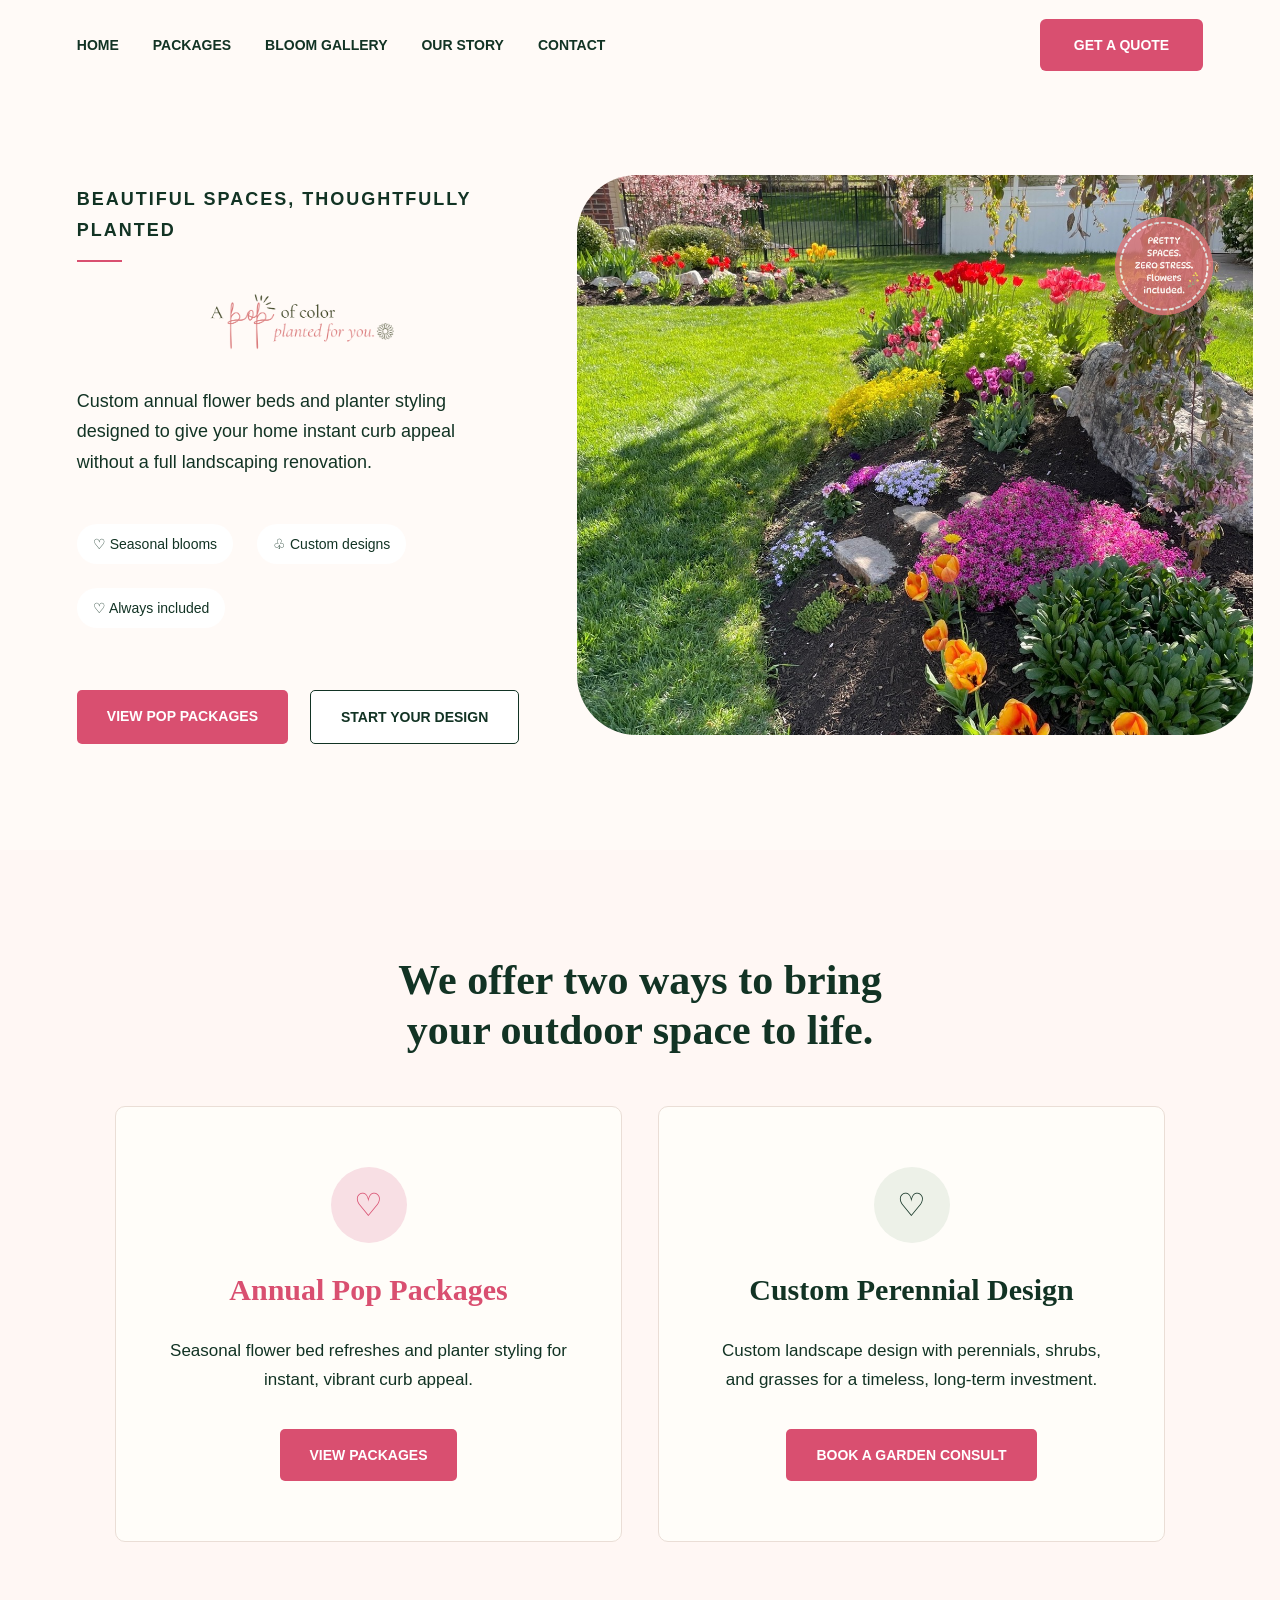
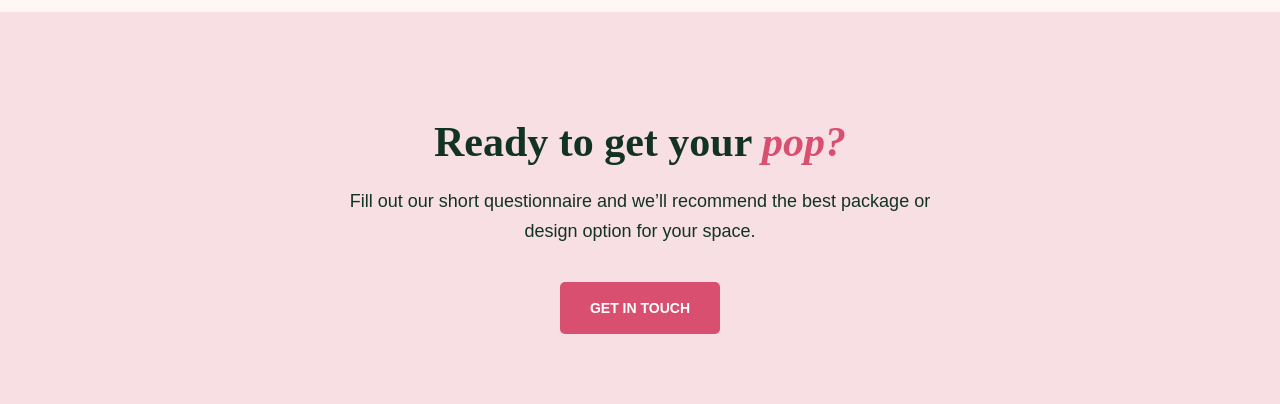
==== commit 2c39871e: "Add files via upload" ====
--- a/index.html
+++ b/index.html
@@ -103,7 +103,7 @@
       or design option for your space.
     </p>
     <a href="https://docs.google.com/forms/d/e/1FAIpQLSe4G_nBCtIyuBEZKjQLi852fs2UCQ8Fv5giC_mKcTBj050xfw/viewform?usp=header" target="_blank" class="button pink">
-  Get a Quote
+  Get In Touch
 </a>
   </section>
 
--- a/style.css
+++ b/style.css
@@ -640,13 +640,7 @@
   background-position: center;
   border-radius: 0 0 0 120px;
 }
-.hero-title-image {
-  width: 100%;
-  max-width: 760px;
-  height: auto;
-  display: block;
-  margin-bottom: 28px;
-}
+
   .offers,
   .cta,
   .services-hero,
@@ -798,23 +792,44 @@
     position: absolute;
     top: 24px;
     right: 24px;
-    width: 140px;
+    width: 120px;
     z-index: 2;
 }
-
-.badge-image {
-    width: 100%;
+.hero-photo-wrap .badge-image {
+    width: 110px;
     height: auto;
     display: block;
-}
-
+    object-fit: contain;
+    border-radius: 0;
+}
+.bottom-logo {
+    text-align: center;
+    padding: 30px 20px 40px;
+    overflow: hidden;
+}
+
+.bottom-logo img {
+    display: block;
+    width: 160px;
+    max-width: 160px;
+    height: auto;
+    margin: 0 auto;
+}
+.hero-title-image {
+  width: 42%;
+  max-width: 420px;
+  height: auto;
+  display: block;
+  margin: 0 auto 18px;
+}
 @media (max-width: 768px) {
 
 .choose-pop-image {
     display: block;
-    width: 90%;
-    max-width: 700px;
-    margin: 0 auto 30px;
+    width: 85%;
+    max-width: 360px;
+    height: auto;
+    margin: 0 auto 20px;
 }
 
 .nav-logo img {
@@ -837,8 +852,10 @@
 }
 
 .bottom-logo img {
-    height: 120px;
-    width: auto;
-}
-
-}+  display: block;
+  width: 160px;
+  height: auto;
+  margin: 0 auto;
+}
+
+} 
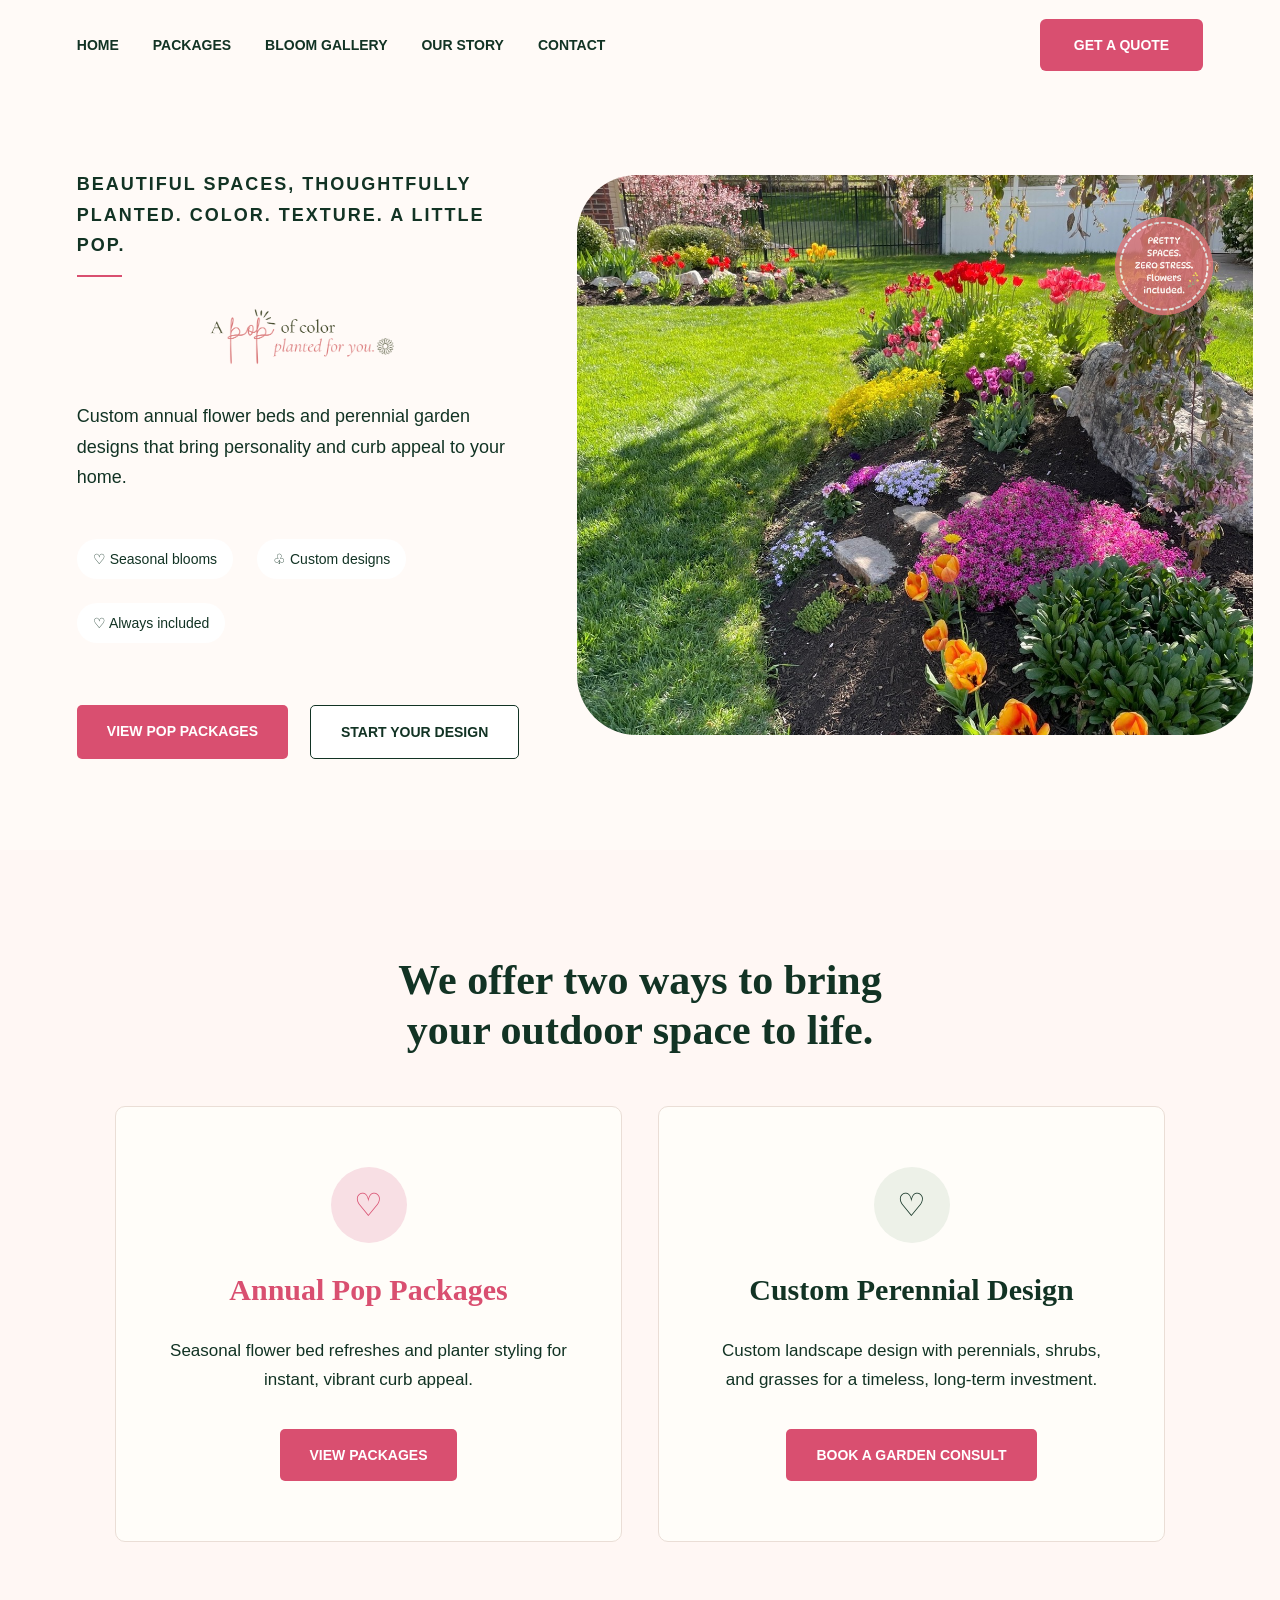
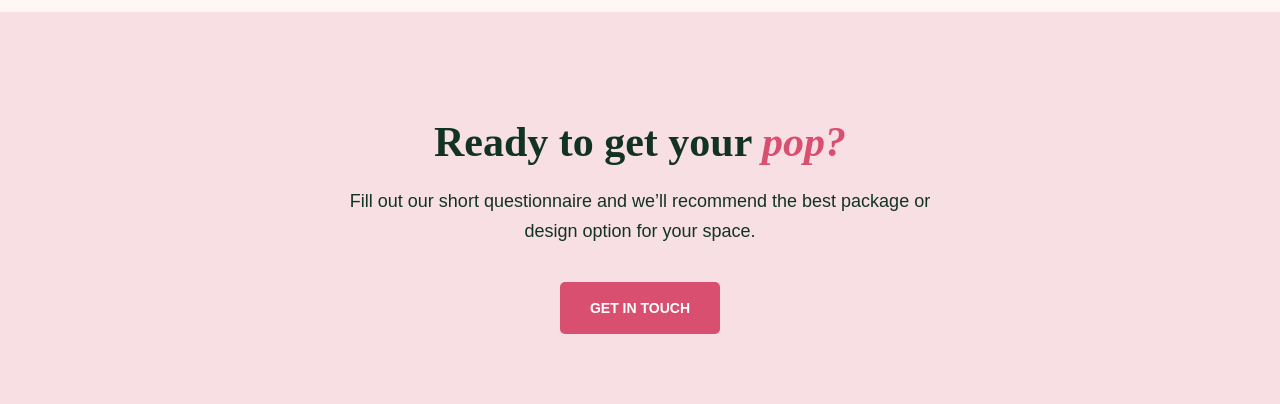
==== commit a395347a: "Add files via upload" ====
--- a/index.html
+++ b/index.html
@@ -37,13 +37,12 @@
 <section class="hero new-hero">
 
   <div class="hero-text">
-    <p class="eyebrow">Beautiful spaces, thoughtfully planted</p>
+    <p class="eyebrow">Beautiful spaces, thoughtfully planted. Color. Texture. A little pop.</p>
 
    <img src="popocolor.png" alt="A pop of color planted for you" class="hero-title-image">
 
     <p class="hero-description">
-      Custom annual flower beds and planter styling designed to give your home
-      instant curb appeal without a full landscaping renovation.
+      Custom annual flower beds and perennial garden designs that bring personality and curb appeal to your home.
     </p>
 
     <div class="hero-features">
--- a/style.css
+++ b/style.css
@@ -41,11 +41,6 @@
   font-weight: bold;
   text-transform: uppercase;
   font-size: 14px;
-}
-.nav-logo img {
-  height: 110px;
-  width: auto;
-  display: block;
 }
 .hero-logo img {
   height: 140px;
@@ -318,7 +313,9 @@
   margin: 0 auto 30px;
   font-size: 18px;
   line-height: 1.7;
-}.included-section,
+}
+
+.included-section,
 .perennial-section,
 .bottom-cta {
   text-align: center;
@@ -357,7 +354,9 @@
 
 .bottom-cta {
   background: #f8dfe4;
-}.coming-soon {
+}
+
+.coming-soon {
   min-height: 75vh;
   display: flex;
   justify-content: center;
@@ -397,7 +396,9 @@
   line-height: 1.7;
   color: #234232;
   margin-bottom: 36px;
-}.about-page {
+}
+
+.about-page {
   background: #fff7f4;
   padding: 80px 8%;
 }
@@ -460,7 +461,9 @@
   padding: 24px;
   font-weight: bold;
   color: #123324;
-}.contact-page {
+}
+
+.contact-page {
   padding: 80px 20px;
   background: #f8f4ee;
   color: #3b342c;
@@ -557,14 +560,18 @@
   .contact-card {
     padding: 28px;
   }
-}.package-image {
+}
+
+.package-image {
   width: 100%;
   height: 240px;
   object-fit: cover;
   display: block;
   border-radius: 18px 18px 0 0;
   margin-bottom: 20px;
-}@media (max-width: 768px) {
+}
+
+@media (max-width: 768px) {
 
   .navbar {
     height: auto;
@@ -592,29 +599,21 @@
     padding: 12px 22px;
   }
 
- .hero {
-  display: grid;
-  grid-template-columns: 1fr 1fr;
-  align-items: center;
-  min-height: 620px;
-  padding: 60px;
-  gap: 60px;
-}
-.hero-text {
-  max-width: 520px;
-}
+  .hero {
+    display: grid;
+    grid-template-columns: 1fr;
+    padding: 20px 16px;
+    gap: 20px;
+  }
 
   .hero-text {
-    padding: 50px 24px 35px;
-    text-align: center;
-    align-items: center;
-  }
-
+  width: 100%;
+}
   .hero h1 {
-    font-size: 42px;
+    font-size: clamp(42px, 8vw, 92px);
     line-height: 1.05;
-  }
-
+    max-width: 100%;
+  }
   .hero p {
     font-size: 16px;
     max-width: 100%;
@@ -632,14 +631,14 @@
     text-align: center;
   }
 
- .hero-image {
-  min-height: 620px;
-  width: 100%;
-  background-image: url("laurelsbed.jpeg");
-  background-size: cover;
-  background-position: center;
-  border-radius: 0 0 0 120px;
-}
+  .hero-image {
+    min-height: 220px;
+    width: 100%;
+    background-image: url("laurelsbed.jpeg");
+    background-size: cover;
+    background-position: center;
+    border-radius: 20px;
+  }
 
   .offers,
   .cta,
@@ -654,11 +653,16 @@
 
   .offers h2,
   .cta h2,
-  .services-hero h1,
   .about-card h1,
   .coming-card h1,
   .contact-hero h1 {
     font-size: 36px;
+  }
+
+  .services-hero h1 {
+    font-size: clamp(42px, 10vw, 68px);
+    line-height: 1.05;
+    padding: 0 10px;
   }
 
   .offer-cards,
@@ -676,24 +680,17 @@
   .contact-card {
     padding: 34px 24px;
   }
-}.included-text {
+}
+
+.included-text {
   font-size: 15px;
   color: #d94f70;
   font-weight: 600;
   margin-top: 10px;
   margin-bottom: 28px;
   }
-.included-graphic {
-  display: flex;
-  justify-content: center;
-  margin: 40px auto 70px;
-}
-
-.included-graphic img {
-  width: 100%;
-  max-width: 850px;
-  height: auto;
-}.nav-logo img {
+
+.nav-logo img {
   height: 58px;
   width: auto;
   display: block;
@@ -709,7 +706,9 @@
   height: auto;
   display: block;
   margin: 0 auto;
-}.new-hero {
+}
+
+.new-hero {
   display: grid;
   grid-template-columns: 40% 60%;
   align-items: center;
@@ -857,5 +856,80 @@
   height: auto;
   margin: 0 auto;
 }
-
-} +html,
+body {
+  max-width: 100%;
+  overflow-x: hidden;
+}
+
+.services-hero,
+.package-section {
+  max-width: 100%;
+  overflow-x: hidden;
+}
+
+.choose-pop-image,
+.hero-title-image {
+  max-width: 90%;
+  height: auto;
+  display: block;
+  margin: 0 auto 20px;
+}
+
+.services-hero h1 {
+  font-size: clamp(38px, 8vw, 68px);
+  line-height: 1.05;
+  max-width: 100%;
+}
+@media (max-width: 1100px) {
+  .choose-pop-image,
+  .hero-title-image {
+    width: 78vw !important;
+    max-width: 78vw !important;
+    height: auto !important;
+    display: block;
+    margin: 40px auto 20px;
+  }
+
+  .services-hero {
+    padding-left: 20px;
+    padding-right: 20px;
+    overflow: hidden;
+  }
+  @media (max-width: 1200px) {
+  .services-hero h1 {
+    font-size: 70px;
+    line-height: 1.05;
+  }
+
+  .services-hero h1 span {
+    display: inline-block;
+  }
+}
+
+@media (max-width: 900px) {
+  .services-hero h1 {
+    font-size: 52px;
+  }
+}
+}
+@media (max-width: 1200px) {
+  .services-hero h1 {
+    font-size: 64px !important;
+    line-height: 1 !important;
+    max-width: 100% !important;
+    white-space: normal !important;
+    text-align: center !important;
+  }
+
+  .services-hero h1 span {
+    display: block !important;
+  }
+}
+
+@media (max-width: 900px) {
+  .services-hero h1 {
+    font-size: 48px !important;
+  }
+}
+}
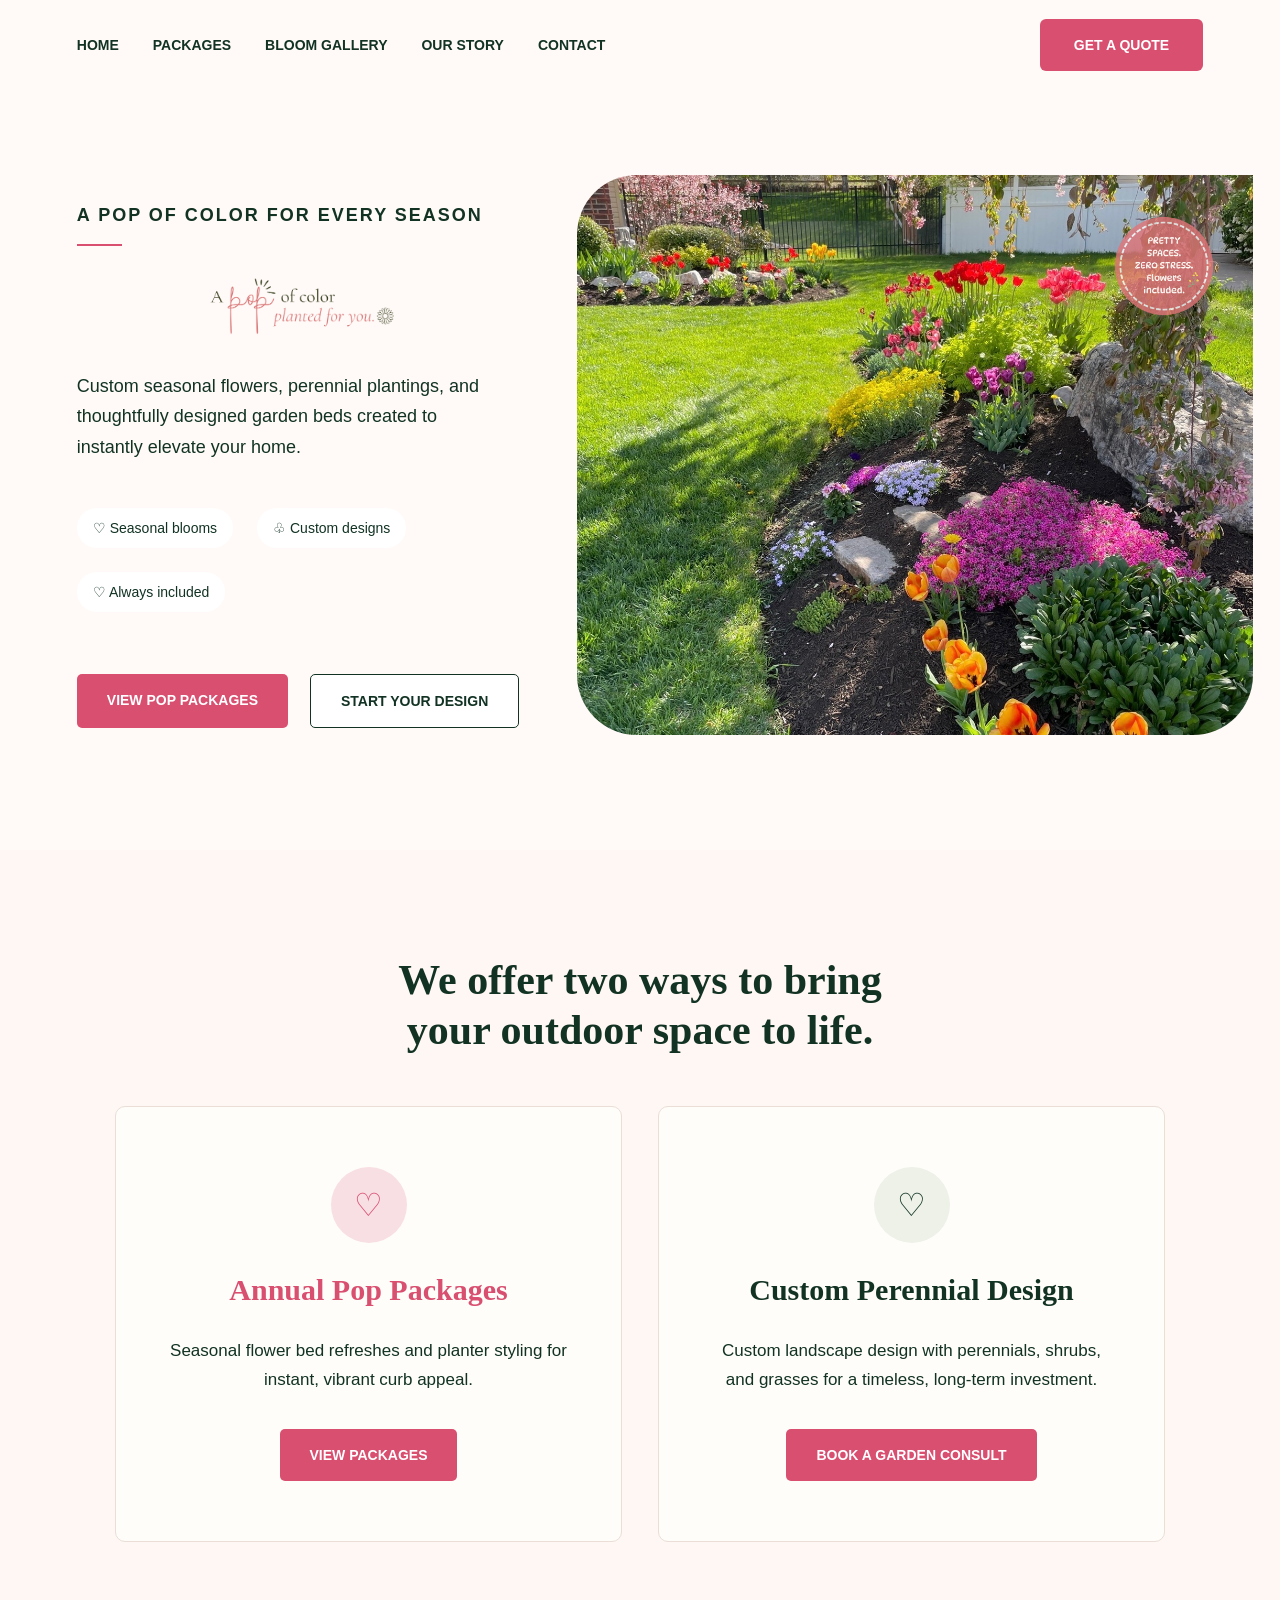
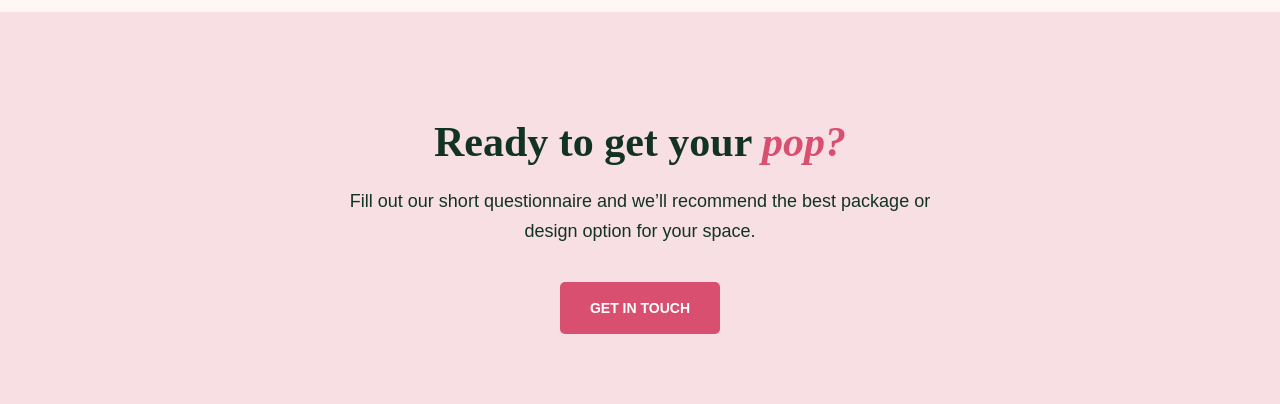
==== commit d666b521: "Add files via upload" ====
--- a/index.html
+++ b/index.html
@@ -37,13 +37,12 @@
 <section class="hero new-hero">
 
   <div class="hero-text">
-    <p class="eyebrow">Beautiful spaces, thoughtfully planted. Color. Texture. A little pop.</p>
+    <p class="eyebrow">A pop of color for every season</p>
 
    <img src="popocolor.png" alt="A pop of color planted for you" class="hero-title-image">
 
     <p class="hero-description">
-      Custom annual flower beds and perennial garden designs that bring personality and curb appeal to your home.
-    </p>
+      Custom seasonal flowers, perennial plantings, and thoughtfully designed garden beds created to instantly elevate your home. 
 
     <div class="hero-features">
       <div>♡ Seasonal blooms</div>
